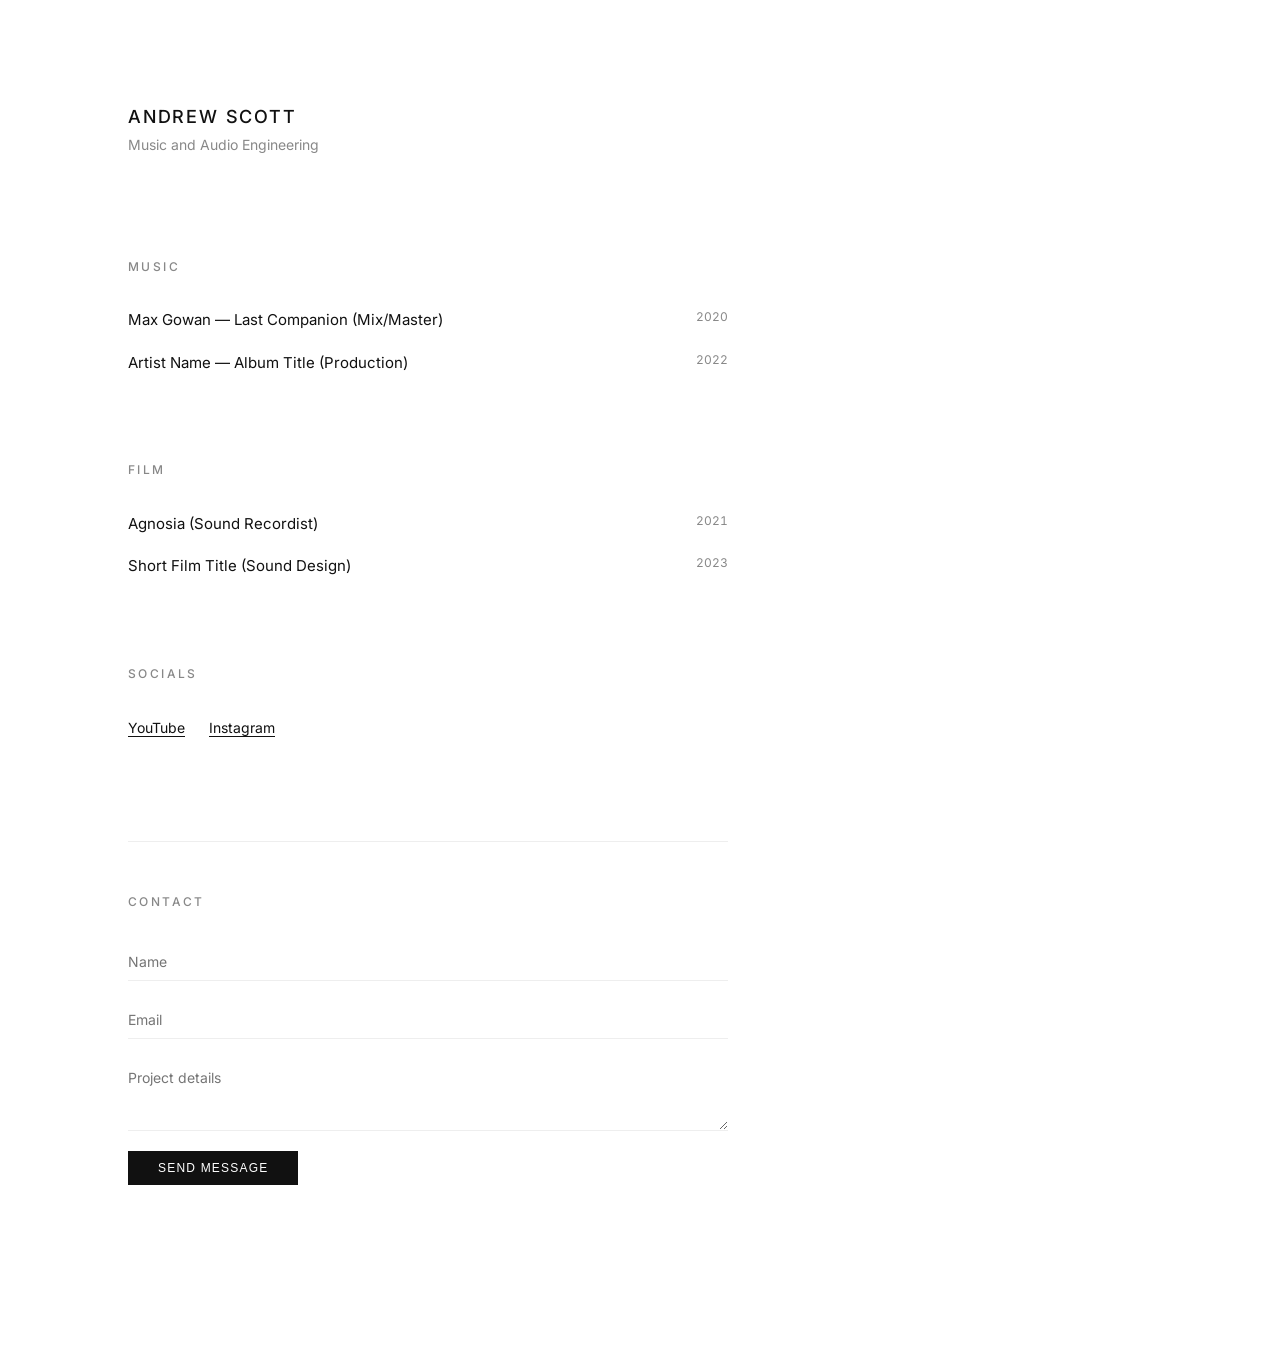
==== index.html.html @ fae78c97 "Add files via upload" ====
<!DOCTYPE html>
<html lang="en">
<head>
    <meta charset="UTF-8">
    <meta name="viewport" content="width=device-width, initial-scale=1.0">
    <title>Andrew Scott — Audio</title>
    <link rel="preconnect" href="https://fonts.googleapis.com">
    <link rel="preconnect" href="https://fonts.gstatic.com" crossorigin>
    <link href="https://fonts.googleapis.com/css2?family=Inter:wght@300;400;500&display=swap" rel="stylesheet">
    
    <style>
        :root {
            --bg: #ffffff;
            --text: #111111;
            --muted: #888888;
            --border: #eeeeee;
        }

        * { margin: 0; padding: 0; box-sizing: border-box; }

        body { 
            font-family: 'Inter', sans-serif; 
            background-color: var(--bg); 
            color: var(--text);
            line-height: 1.7;
            -webkit-font-smoothing: antialiased;
            padding: 8vw 10vw; /* Using viewport units for responsive spacing */
        }

        /* Header */
        header { margin-bottom: 100px; }
        h1 { font-size: 18px; font-weight: 500; text-transform: uppercase; letter-spacing: 0.1em; }
        .subtitle { font-size: 14px; color: var(--muted); }

        /* Sections */
        section { margin-bottom: 80px; max-width: 600px; }
        h2 { font-size: 12px; font-weight: 500; text-transform: uppercase; letter-spacing: 0.2em; color: var(--muted); margin-bottom: 30px; }

        /* Project Links */
        .list { display: flex; flex-direction: column; gap: 12px; }
        .item { 
            text-decoration: none; 
            color: var(--text); 
            font-size: 15px;
            font-weight: 400;
            display: flex;
            justify-content: space-between;
            transition: opacity 0.2s ease;
            border-bottom: 1px solid transparent;
            padding-bottom: 4px;
        }
        .item:hover { opacity: 0.5; border-bottom: 1px solid var(--text); }
        .year { font-size: 12px; color: var(--muted); font-variant-numeric: tabular-nums; }

        /* Simple Socials */
        .social-links a { 
            text-decoration: none; 
            color: var(--text); 
            font-size: 14px; 
            margin-right: 20px; 
            border-bottom: 1px solid var(--text);
        }

        /* Minimal Contact Form */
        .contact-area { margin-top: 100px; border-top: 1px solid var(--border); padding-top: 50px; }
        form { display: flex; flex-direction: column; gap: 20px; }
        input, textarea { 
            border: none; 
            border-bottom: 1px solid var(--border); 
            padding: 10px 0; 
            font-family: inherit; 
            font-size: 14px; 
            outline: none; 
            background: transparent;
        }
        input:focus, textarea:focus { border-bottom: 1px solid var(--text); }
        button { 
            align-self: flex-start; 
            background: var(--text); 
            color: white; 
            border: none; 
            padding: 10px 30px; 
            font-size: 12px; 
            text-transform: uppercase; 
            letter-spacing: 0.1em; 
            cursor: pointer; 
        }

        @media (max-width: 768px) {
            body { padding: 40px 25px; }
            h1 { font-size: 16px; }
            .item { font-size: 14px; flex-direction: column; }
        }
    </style>
</head>
<body>

<header>
    <h1>Andrew Scott</h1>
    <p class="subtitle">Music and Audio Engineering</p>
</header>

<div class="content">
    
    <section>
        <h2>Music</h2>
        <div class="list">
            <a href="URL_HERE" class="item">
                <span>Max Gowan — Last Companion (Mix/Master)</span>
                <span class="year">2020</span>
            </a>
            <a href="URL_HERE" class="item">
                <span>Artist Name — Album Title (Production)</span>
                <span class="year">2022</span>
            </a>
        </div>
    </section>

    <section>
        <h2>Film</h2>
        <div class="list">
            <a href="URL_HERE" class="item">
                <span>Agnosia (Sound Recordist)</span>
                <span class="year">2021</span>
            </a>
            <a href="URL_HERE" class="item">
                <span>Short Film Title (Sound Design)</span>
                <span class="year">2023</span>
            </a>
        </div>
    </section>

    <section>
        <h2>Socials</h2>
        <div class="social-links">
            <a href="URL_HERE">YouTube</a>
            <a href="URL_HERE">Instagram</a>
        </div>
    </section>

    <section class="contact-area">
        <h2>Contact</h2>
        <form action="https://formspree.io/f/YOUR_ID" method="POST">
            <input type="text" name="name" placeholder="Name" required>
            <input type="email" name="email" placeholder="Email" required>
            <textarea name="message" rows="3" placeholder="Project details" required></textarea>
            <button type="submit">Send Message</button>
        </form>
    </section>

</div>

</body>
</html>
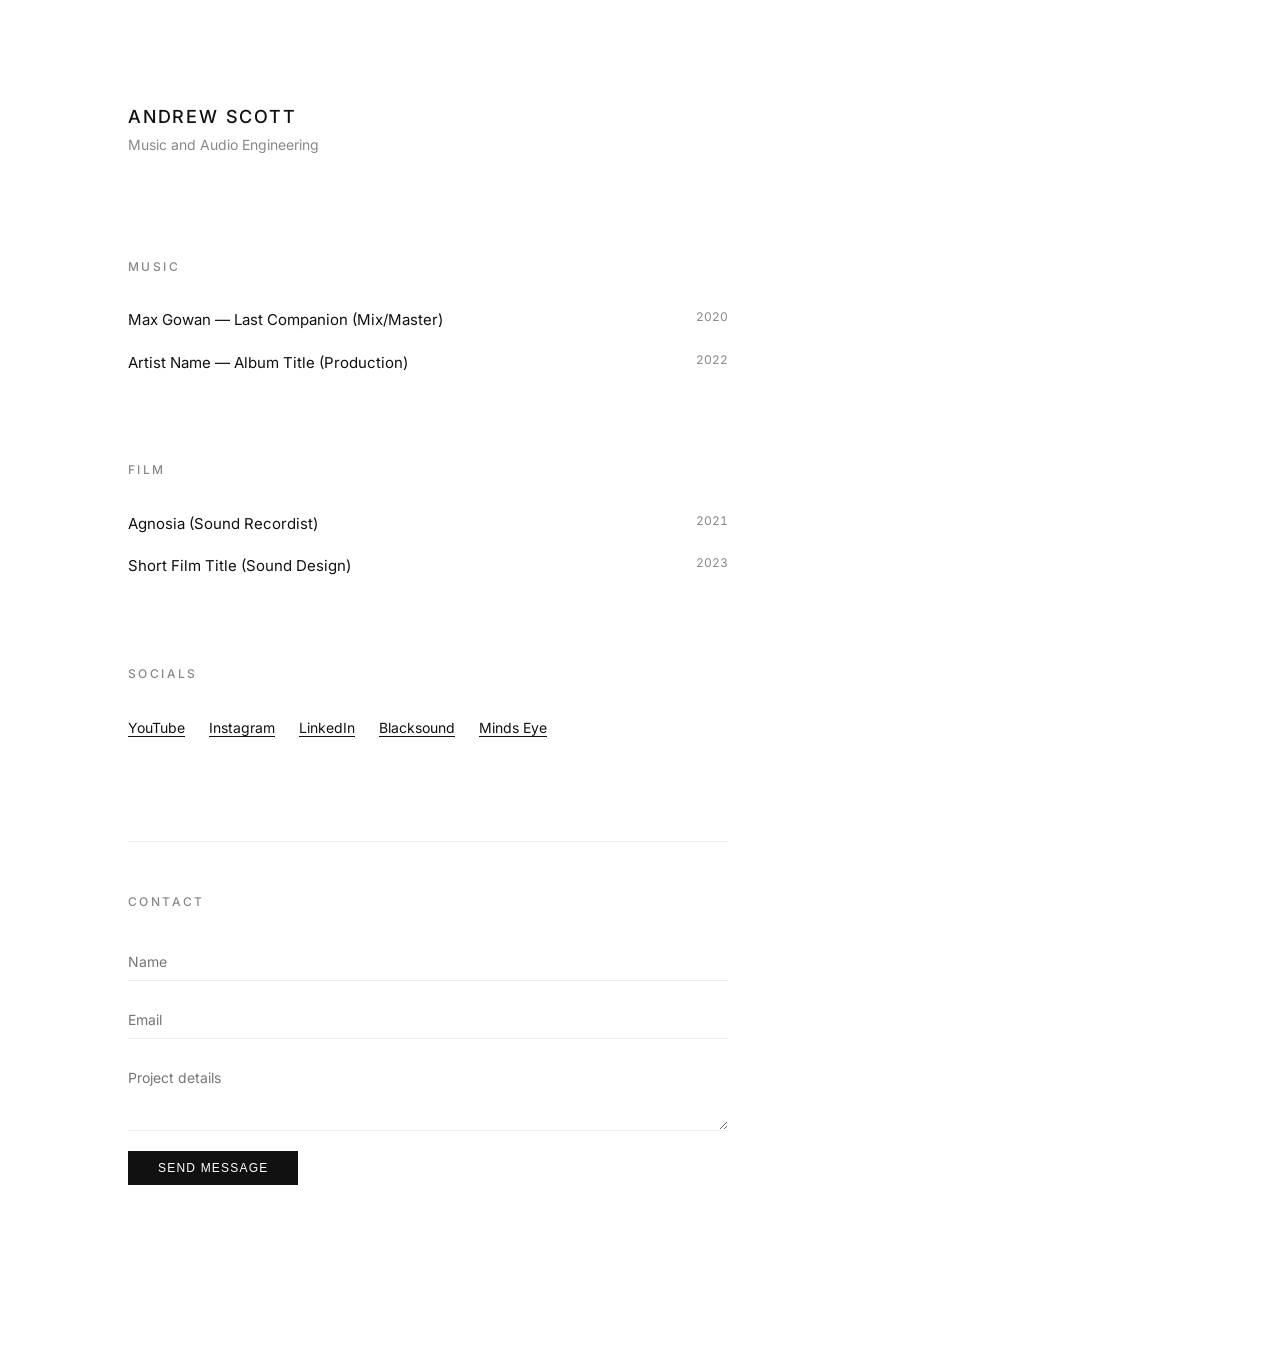
==== commit e32cca04: "Update index.html.html Signed-off-by: andrewscott1337 <scottandrew950@gmail.com>" ====
--- a/index.html.html
+++ b/index.html.html
@@ -135,6 +135,9 @@
         <div class="social-links">
             <a href="URL_HERE">YouTube</a>
             <a href="URL_HERE">Instagram</a>
+            <a href="URL_HERE">LinkedIn</a>
+            <a href="URL_HERE">Blacksound</a>
+            <a href="URL_HERE">Minds Eye</a>
         </div>
     </section>
 
@@ -151,4 +154,5 @@
 </div>
 
 </body>
-</html>+
+</html>
